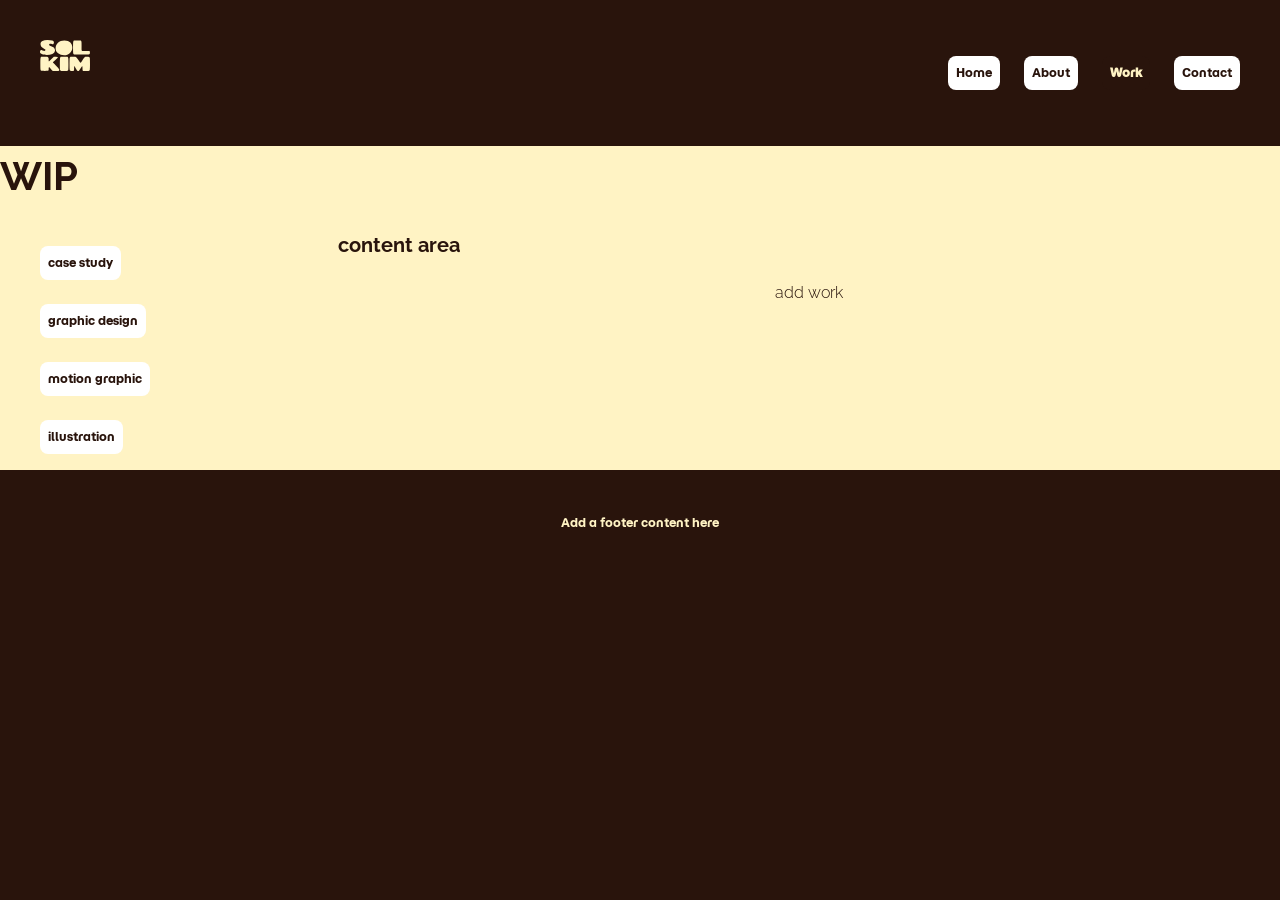
==== work.html @ 048ef515 "update css" ====
<!doctype html>
<html lang="en">
<head>
  <meta charset="utf-8">
  <meta name="viewport" content="width=device-width, initial-scale=1">
  <title>Sol Kim Portfolio Website</title>
  <link rel="stylesheet" href="styles.css">
</head>
<body>
  <header class="site-header">
<a href="index.html" aria-label="site-logo"> <img src="Image/Logo_SolKim_lt.svg" alt="site logo" width="50"></a>
    <nav aria-label="Main navigation">
      <ul class="nav-list">
        <li><a href="index.html" >Home</a></li>
        <li><a href="about.html">About</a></li>
        <li><a aria-current="page" href="#">Work</a></li>
        <li><a href="contact.html">Contact</a></li>
      </ul>
    </nav>
  </header>

  <main>
    <section class="page-header">
        <h1> WIP </h1>
    </section>

    <section class="work">
        <section class="work-list">
        <nav aria-label="work-list navigation">
            <ul class="work-list">
                <li><a href="#"> case study</a>
                <li><a href="#"> graphic design</a>
                <li><a href="#"> motion graphic</a>                
                <li><a href="#"> illustration</a>
        </section>
        <section class="work-content">
            <h2> content area </h2>
            <p> add work </p>
        </section>
    </sections>
</main>

  <footer class="site-footer">
    <p> Add a footer content here  </p>
  </footer>
</body>
</html>
---- styles.css ----
@import url('https://fonts.googleapis.com/css2?family=Momo+Trust+Display&family=Raleway:ital,wght@0,100..900;1,100..900&display=swap');


@layer reset, base, layout, components, utilities, overrides;

@layer reset {
  *,
  *::before,
  *::after {
    box-sizing: border-box;
  }

  body {
    margin: 0;
  }

  a {
  text-decoration: none;
  color: inherit;
  }
}

@layer base {
  :root {
    /* Add design tokens here. */
    /* colors */
    --color-primary: #ff4405;
    --color-text: #29140C;
    --color-background: #FFF3C4; 
    --color-white: #ffffff;


    /* type */
    --body-font: 'raleway', sans-serif; 
    --font-weight-light: 300;
    --font-weight-bold: 700;
    --accent-font: 'Momo Trust Display';

    --font-s: 0.75rem; /*  */ 
    --font-med: 1rem; /* p */
    --font-lg: 1.25rem; /* subtitle */
    --font-xlg: 2rem; /* title */
    --font-2xlg: 2.5rem; /* heading */ 


    /* spacing */ 
    --space-none: 0;
    --space-xs: 0.25rem; /* 4px */ 
    --space-s: 0.5rem; /* 8px */
    --space-med: 1rem;  /* 16px */
    --space-lg: 1.5rem; /* 24px */
    --space-xlg: 2.5rem;  /* 40px */
    
    /* shape */
    --radius-s: 8px; 
    --radius-lg: 16px;
    

    /* focus */
	  --box-shadow-s: 3px 3px 7px grey;
  }
    
    /* Any button over which the user's pointer is hovering */

  body {
    font-family: var(--body-font);
    font-weight: var(--font-weight-light);
    font-size: var(--font-med);
    line-height: 1.5;
    background-color: var(--color-text);
  }

  header{
    margin: var(--space-xlg);
  }

  main {
    background-color: var(--color-background);
    color: var(--color-text);    
  }

  p {
    margin: var(--space-none) auto var(--space-lg);
    text-align: center;
    padding: var(--space-xs) var(--space-xlg) var(--space-med);
  }

  .section {
    margin-inline: auto;
    margin-block: var(--space-none) var(--space-lg);
    padding: var(--space-s) var(--space-xlg);
    position: relative;
  }

  .hero {
    block-size: 50vh;
  }

  h1 {
    font-family: var(--body-font);
    font-size: clamp(var(--font-lg), 5vw, var(--font-2xlg));
    font-weight: var(--font-weight-bold);
    margin: var(--space-lg) var(--space-none);
  }

  h2 {
    margin-block-start: var(--space-none);
    font-size: var(--font-lg);
  }

  h3 {
    padding: var(--space-xs) var(--space-lg);
  }

  .wrapper {
    inline-size: calc(100%-var(--space-lg));
    margin-inline: auto;
  }
  footer {
    font-family: var(--accent-font);
    font-size: var(--font-s);
    margin: var(--space-none) auto;
    color: var(--color-background);
    background-color: var(--color-text);
    vertical-align: baseline;
    padding: var(--space-xlg);
  }
}

@layer layout {
  /* Add page-level layout and composition classes here. */
  header {
  display: grid;
  grid-template-columns: 2fr 1.5fr;
  }

  nav ul {
  display: flex;
  justify-content: flex-end;
  gap: var(--space-lg);
  list-style: none;
  }
  
  nav a {
	display: inline-block;
	padding: var(--space-s);
  background-color: var(--color-white); 
  border-radius:var(--radius-s);
  font-family: var(--accent-font);
  color: var(--color-text);
  font-size: var(--font-s);
  text-align:center;
  }

  .Featured-work-wrapper{
    max-width: 1200px;
    margin-inline: auto;    
  } 

  .card-list{
  display: grid; 
  grid-template-columns: repeat(auto-fit, minmax(150px, 1fr));
  gap: 4px;

  }

  .card-wrapper {
  container-type: inline-size;

  }

  .card{  
    /*Created a responsive square container with AI help*/
    display: grid;

    overflow: hidden;
    position:relative;
    margin:0;
    aspect-ratio: 1/1;
    }
  
  .card h3{
    position: absolute;
    margin: 0;
    top: 0;
    left: var(--space-s);
    padding:0;
  }

  .card p {
    visibility: hidden;  
  }
  .card a {
    display: block;
    aspect-ratio: 1/1;
  }
  .card img {
    width: 100%;
    height: 100%;
    margin: 0, auto;
    object-fit: cover;
    display: block;
  }

  .card .button{
    visibility: hidden;
  }

  .work {
  display: grid;
  grid-template-columns: 1fr 3fr;
  gap: var(--space-lg);
  list-style: none;  
  }
  .work ul {
  display: flex;
  flex-direction: column;
  gap: var(--space-lg);
  list-style: none;
  justify-items: flex-start;
  }

}

@layer components {
  /* Add reusable components such as buttons, cards, callouts, and forms here. */

  /* buttons */
  button {
    background-color: var(--color-white);
    font-size: var(--font-s);
    color: var(--color-text);
    bottom: var(--space-none);
    right: var(--space-none);
    padding: var(--space-s) var(--space-lg);
    margin: var(--space-lg) var(--space-s);
    font-family: var(--accent-font);
    border: 1px solid var(--color-primary);
    border-radius: var(--radius-lg);

  }


  /* cards */
  .card {
    background-color: var(--color-white);
    color: var(--color-text);
    border: 1px dashed var(--color-text);
    margin: var(--space-xs);

    border-radius: var(--radius-s);
  }

  /* callouts */

  .callout {
    border-radius: var(--radius-lg);
    background-color: var(--color-white);
  }

  /* forms */
  form {
    background-color: var(--color-white);
    color: var(--color-text);
    border: 3px solid var(--color-text);
    margin: var(--space-med) auto;
    padding: var(--space-med);
    position: relative;
    border-radius: var(--radius-s);
  }

  label {
  display: block;
  margin-block-start: var(--space-s);
  }

} 



@layer utilities {
/*  at least three purposeful utilities plus hover, focus-visible, current page, and one additional relevant state. */

  .visually-hidden {
    position: absolute;
    inline-size: 1px;
    block-size: 1px;
    overflow: hidden;
    clip: rect(0 0 0 0);
    white-space: nowrap;
    clip-path: inset(50%);
  }
  /*current page */
  nav [aria-current="page"]{
    color: var(--color-background);
    background-color: var(--color-text);
    font-weight: var(--font-weight-bold);
  }

  /* focus */
  textarea:focus-visible, input:focus-visible {
  outline: 2px dashed var(--color-text);
  border-radius: var(--radius-s);
  box-shadow: var(--box-shadow-s);
  }

  /* hover */
  main a:hover, button:hover {
  background-color: var(--color-background);
  color: var(--color-primary);
  }

  /* active */
  a:active, button:active {
  transform: scale(0.95);
  }


  
}

@layer overrides {
  /* Keep this layer small. Use it only for intentional exceptions. */

  .button {
  display: block;
  width: 100;
  justify-items: center;
  }

  .work a {
  margin: var(--space-none);
  }

}


@container (width > 250px) {
  .card {
    display: flex;    
    flex-direction: column;
    aspect-ratio: auto;
  }
  .card h3{
    position: static;
    padding: 0 var(--space-s);
  }

  .card a {
  width: 100%;
  }
  .card img {
    padding: var(--space-xs);
    border-radius: var(--radius-s);
    aspect-ratio: 1/1;
  } 
   
  .card p{
  visibility: visible;  
  display: block;
  margin: 0;
  }
}
@container (width > 350px) {
  .card {
    display: grid;
    grid-template-columns: 1fr 1fr;
    grid-template-areas:
      "title title"
      "img   text"
      "img   btn";
    grid-template-rows: auto 1fr auto;
    gap: var(--space-s);
    aspect-ratio: auto; 
  }

  .card h3 {
    grid-area: title;
    position: static;
  }

  .card a {
    grid-area: img;
    align-self: start;
    padding: 0 var(--space-s) var(--space-s);
  }

  .card p {
    grid-area: text;
    display: block;
    visibility: visible;
    margin: 0;
    padding: 0;
    text-align: left; 
  }

  .card .button {
    grid-area: btn;
    display: block;
    visibility: visible;
    justify-self: end;
    margin: var(--space-med);
  }
}


@media (width > 600px) {
      /*medium screens, .card-grid needs at least 650px+margin to maintain its layout.*/
  .card-list {
    display: grid;
    grid-template-columns: repeat(3, minmax(200px, 1fr));
  }
  .button{
    visibility: visible;
  }
  
}

@media (width > 950px) {
  .card-list {
    display: grid;
    grid-template-columns: repeat(2, minmax(200px, 1fr));
  }
  .button{
    visibility: visible;
  }
  
}

@media print {
  /* Add print improvements here. */
  .header,
  .footer,
  .nav {
    display: none;
    
  }
  body {
    background-color: white;
    color: #000000;
  }
}
/*Requirements 4 : Include a simple fallback or note explaining why the default remains usable.*/
  @supports not (container-type: inline-size) {
    @media (width > 1150px) {
      .card {
      display: grid;    
      grid-template-columns: 1fr 2fr;
      grid-template-rows: 2fr 0.5fr;
      }
    }
  }
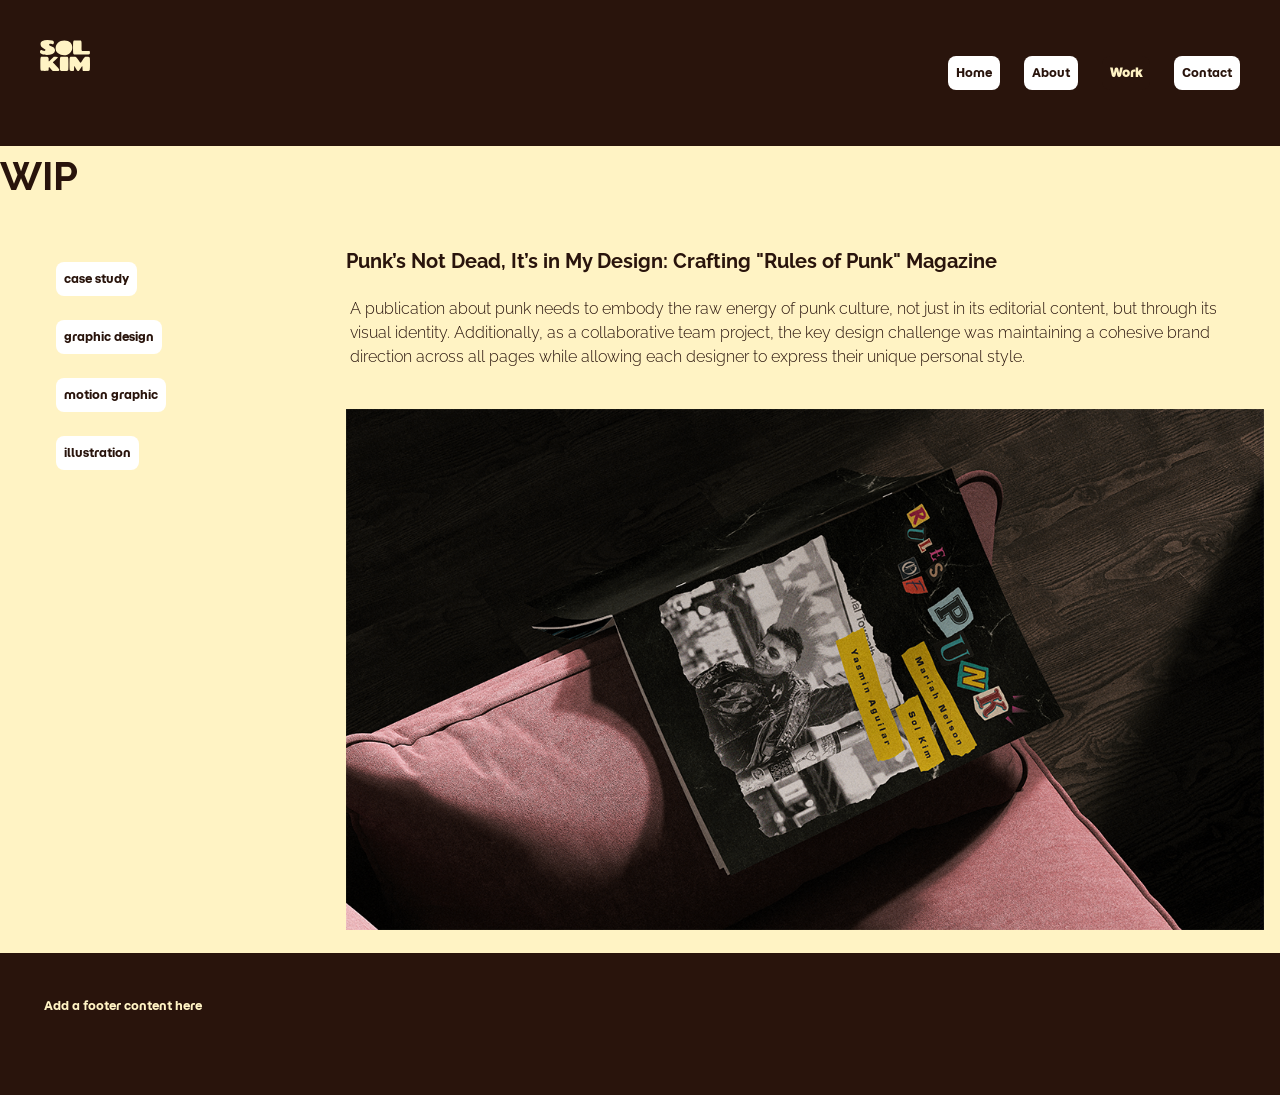
==== commit 42680c7d: "add images" ====
--- a/work.html
+++ b/work.html
@@ -25,20 +25,37 @@
     </section>
 
     <section class="work">
-        <section class="work-list">
+      <section class="work-list">
         <nav aria-label="work-list navigation">
             <ul class="work-list">
                 <li><a href="#"> case study</a>
                 <li><a href="#"> graphic design</a>
                 <li><a href="#"> motion graphic</a>                
                 <li><a href="#"> illustration</a>
-        </section>
-        <section class="work-content">
-            <h2> content area </h2>
-            <p> add work </p>
-        </section>
+            </ul>
+        </nav>          
+      </section>    
+      <section class="work-content-wrapper">
+        <div class="post-list">
+          <article class="post">
+            <h2>Punk’s Not Dead, It’s in My Design: Crafting "Rules of Punk" Magazine</h2>
+            <p>A publication about punk needs to embody the raw energy of punk culture, not just in its editorial content, but through its visual identity. Additionally, as a collaborative team project, the key design challenge was maintaining a cohesive brand direction across all pages while allowing each designer to express their unique personal style.</p>
+            <picture>
+              <source media="(width < 600px)"srcset="Image/Mockup-Punk-Cover1_600px.webp"/> 
+              <source media="(width >= 600px)"srcset="Image/Mockup-Punk-Cover1_1200px.webp"/>               
+              <img src ="Image/Mockup-Punk-Cover1_1200px.webp" alt="Open book spread mockup with a punk-style layout featuring torn paper collage and vivid color ">
+            </picture>
+          </article>
+
+
+        </div>
+      </section>
     </sections>
 </main>
+
+
+
+
 
   <footer class="site-footer">
     <p> Add a footer content here  </p>
--- a/styles.css
+++ b/styles.css
@@ -34,7 +34,7 @@
     --body-font: 'raleway', sans-serif; 
     --font-weight-light: 300;
     --font-weight-bold: 700;
-    --accent-font: 'Momo Trust Display';
+    --accent-font: 'Momo Trust Display', 'sans-serif';
 
     --font-s: 0.75rem; /*  */ 
     --font-med: 1rem; /* p */
@@ -81,8 +81,8 @@
 
   p {
     margin: var(--space-none) auto var(--space-lg);
-    text-align: center;
-    padding: var(--space-xs) var(--space-xlg) var(--space-med);
+    text-align: left;
+    padding: var(--space-xs) var(--space-xs) var(--space-med);
   }
 
   .section {
@@ -157,6 +157,7 @@
     margin-inline: auto;    
   } 
 
+
   .card-list{
   display: grid; 
   grid-template-columns: repeat(auto-fit, minmax(150px, 1fr));
@@ -168,7 +169,9 @@
   container-type: inline-size;
 
   }
-
+  img{
+    max-inline-size: 100%;
+  }
   .card{  
     /*Created a responsive square container with AI help*/
     display: grid;
@@ -208,10 +211,13 @@
 
   .work {
   display: grid;
-  grid-template-columns: 1fr 3fr;
+  grid-template-columns: 1fr ;
   gap: var(--space-lg);
   list-style: none;  
-  }
+  padding: var(--space-med);
+  }
+
+
   .work ul {
   display: flex;
   flex-direction: column;
@@ -390,7 +396,7 @@
     display: block;
     visibility: visible;
     margin: 0;
-    padding: 0;
+    padding: 0 var(--space-xs);
     text-align: left; 
   }
 
@@ -413,10 +419,13 @@
   .button{
     visibility: visible;
   }
+  .work {
+  grid-template-columns: 1fr 3fr;
+  }
   
 }
 
-@media (width > 950px) {
+@media (width > 920px) {
   .card-list {
     display: grid;
     grid-template-columns: repeat(2, minmax(200px, 1fr));
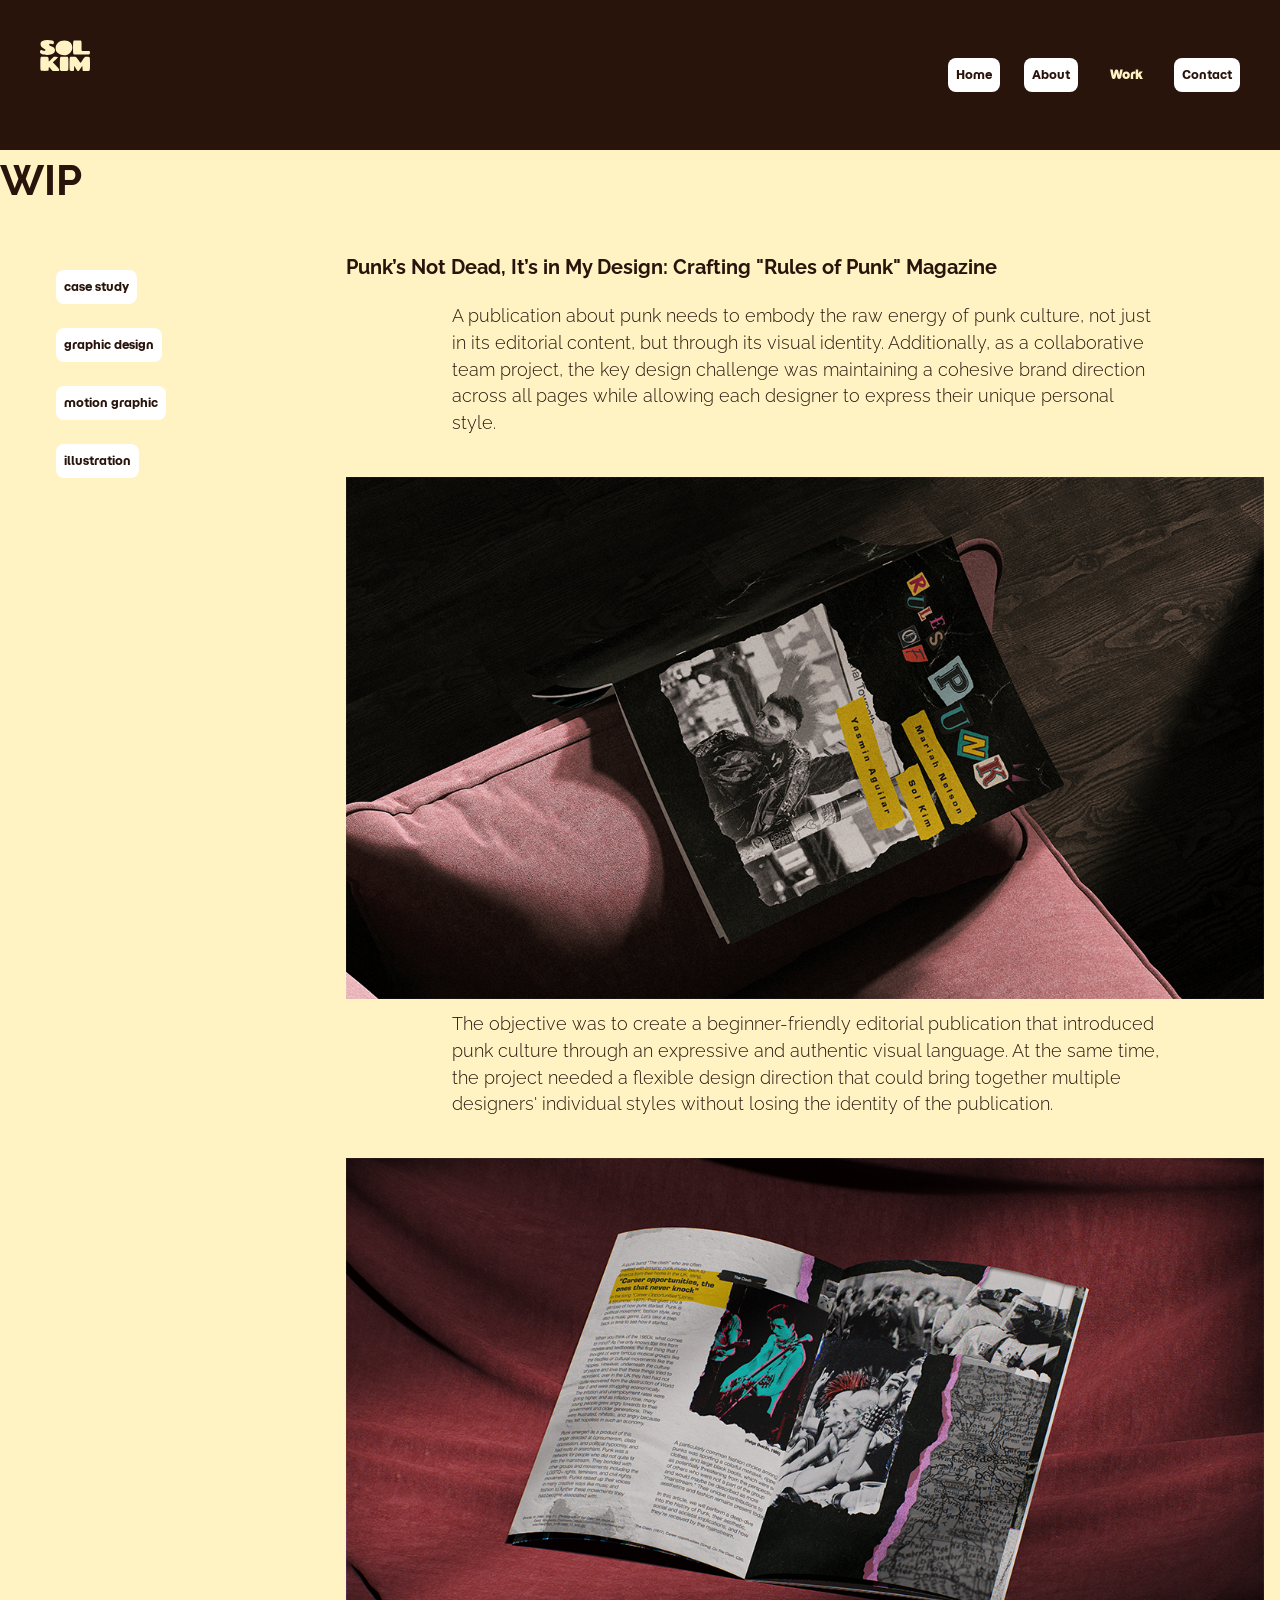
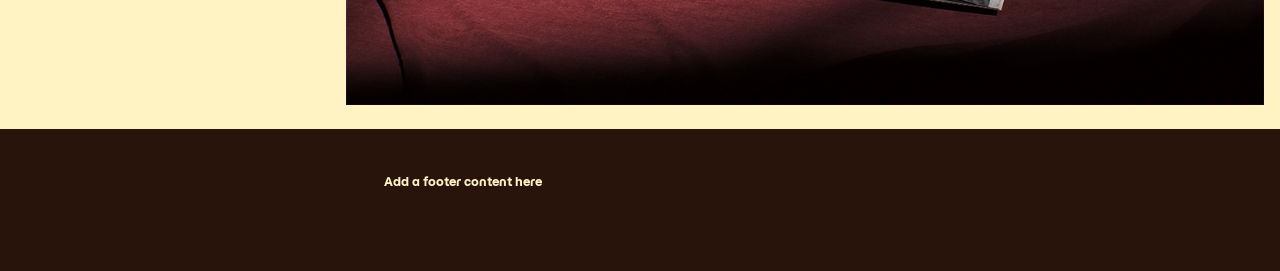
==== commit 38d0c67d: "updated CSS" ====
--- a/work.html
+++ b/work.html
@@ -43,8 +43,13 @@
             <picture>
               <source media="(width < 600px)"srcset="Image/Mockup-Punk-Cover1_600px.webp"/> 
               <source media="(width >= 600px)"srcset="Image/Mockup-Punk-Cover1_1200px.webp"/>               
-              <img src ="Image/Mockup-Punk-Cover1_1200px.webp" alt="Open book spread mockup with a punk-style layout featuring torn paper collage and vivid color ">
+              <img src ="Image/Mockup-Punk-Cover1_1200px.webp" alt="Book Cover mockup with a punk-style layout featuring torn paper collage and vivid color ">
             </picture>
+            <p>The objective was to create a beginner-friendly editorial publication that introduced punk culture through an expressive and authentic visual language. At the same time, the project needed a flexible design direction that could bring together multiple designers' individual styles without losing the identity of the publication. </p>
+            <img srcset="Image/Mockup-Punk-Openbook1_400px.webp 480w, Image/Mockup-Punk-Openbook1_1200px.webp 800w"
+            sizes="(width <= 600px) 480px,1200px"
+            src="Image/Mockup-Punk-Openbook1_1200px.webp"
+            alt="Open book mockup with a punk-style layout featuring torn paper collage and vivid color" />
           </article>
 
 
--- a/styles.css
+++ b/styles.css
@@ -35,13 +35,16 @@
     --font-weight-light: 300;
     --font-weight-bold: 700;
     --accent-font: 'Momo Trust Display', 'sans-serif';
+    
 
     --font-s: 0.75rem; /*  */ 
     --font-med: 1rem; /* p */
     --font-lg: 1.25rem; /* subtitle */
     --font-xlg: 2rem; /* title */
     --font-2xlg: 2.5rem; /* heading */ 
-
+    --step-0: clamp(1rem, .96rem + .2vw, 1.125rem);
+    --step-3: clamp(1.75rem, 1.4rem + 1.5vw, 2.75rem);
+    --measure: 68ch;
 
     /* spacing */ 
     --space-none: 0;
@@ -65,9 +68,10 @@
   body {
     font-family: var(--body-font);
     font-weight: var(--font-weight-light);
-    font-size: var(--font-med);
+    font-size: var(--step-0);
     line-height: 1.5;
     background-color: var(--color-text);
+
   }
 
   header{
@@ -83,6 +87,7 @@
     margin: var(--space-none) auto var(--space-lg);
     text-align: left;
     padding: var(--space-xs) var(--space-xs) var(--space-med);
+    max-inline-size: 65ch;
   }
 
   .section {
@@ -98,7 +103,7 @@
 
   h1 {
     font-family: var(--body-font);
-    font-size: clamp(var(--font-lg), 5vw, var(--font-2xlg));
+    font-size: var(--step-3);
     font-weight: var(--font-weight-bold);
     margin: var(--space-lg) var(--space-none);
   }
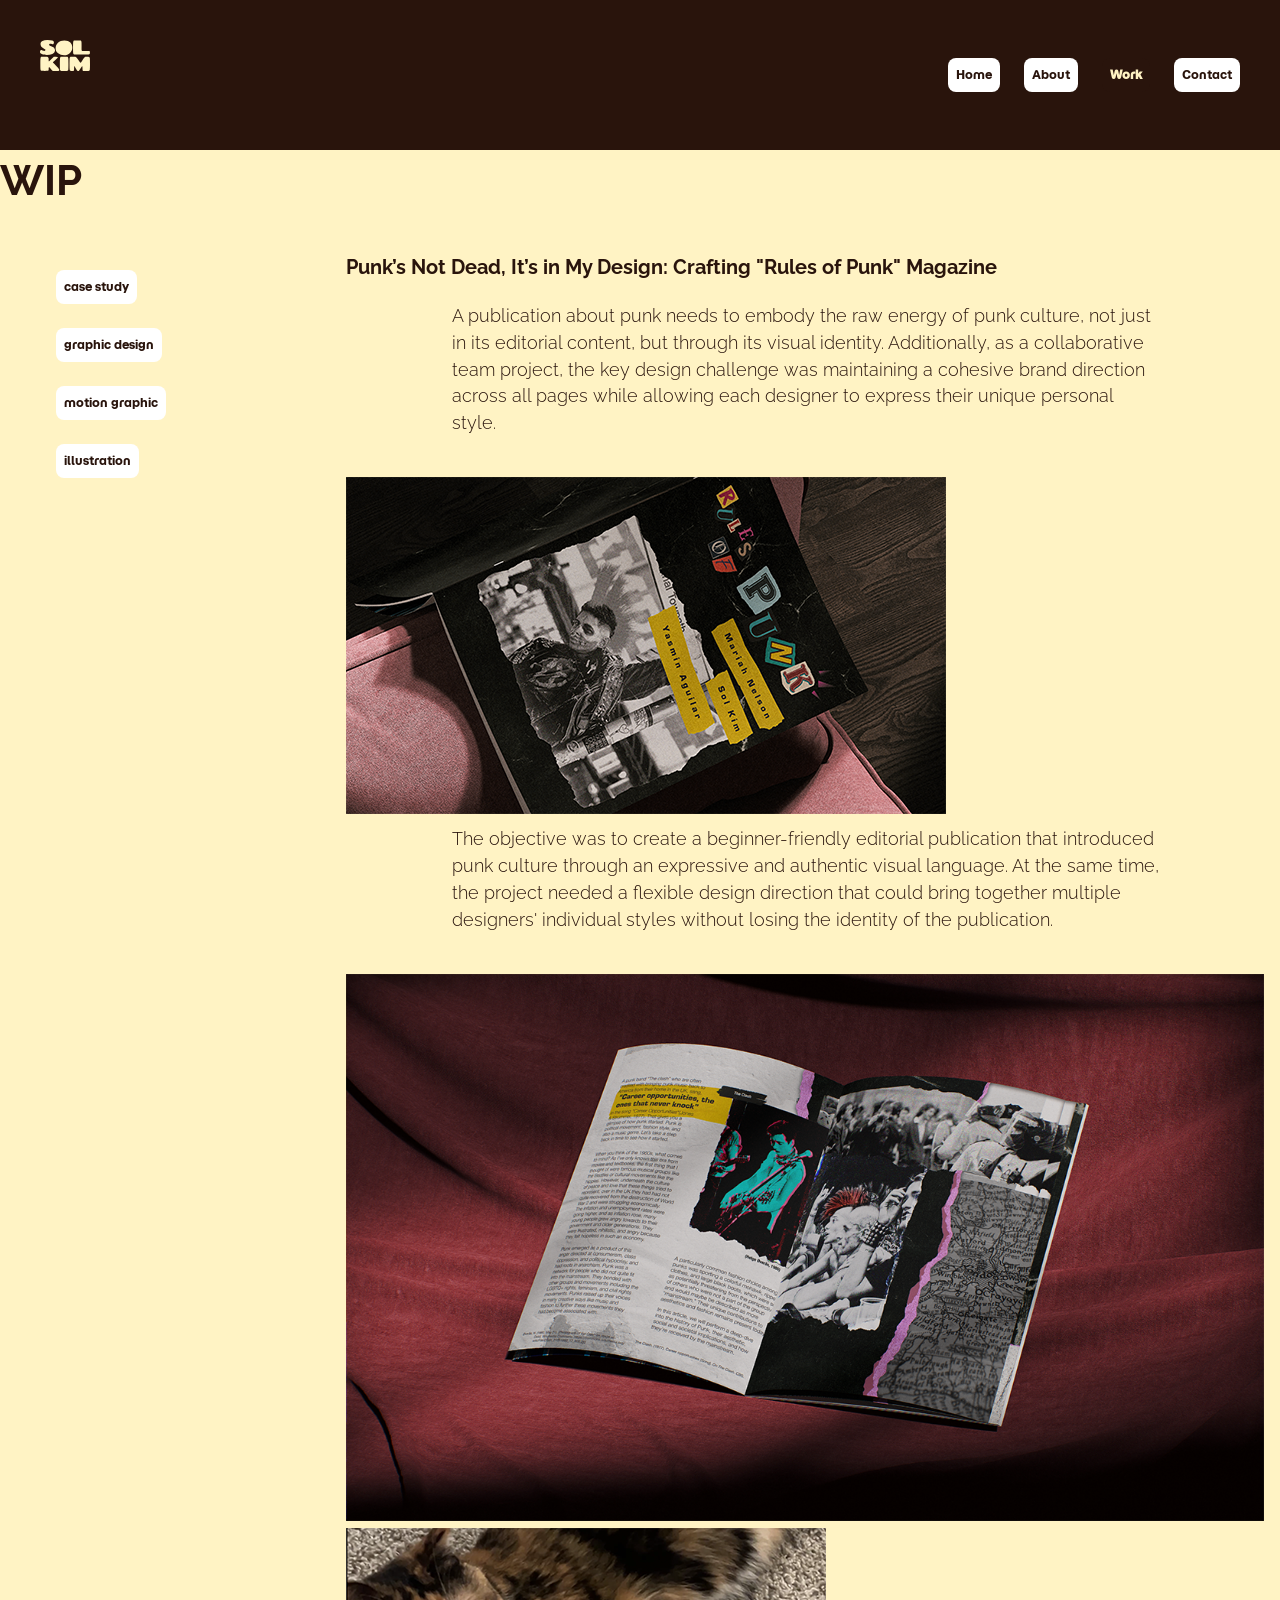
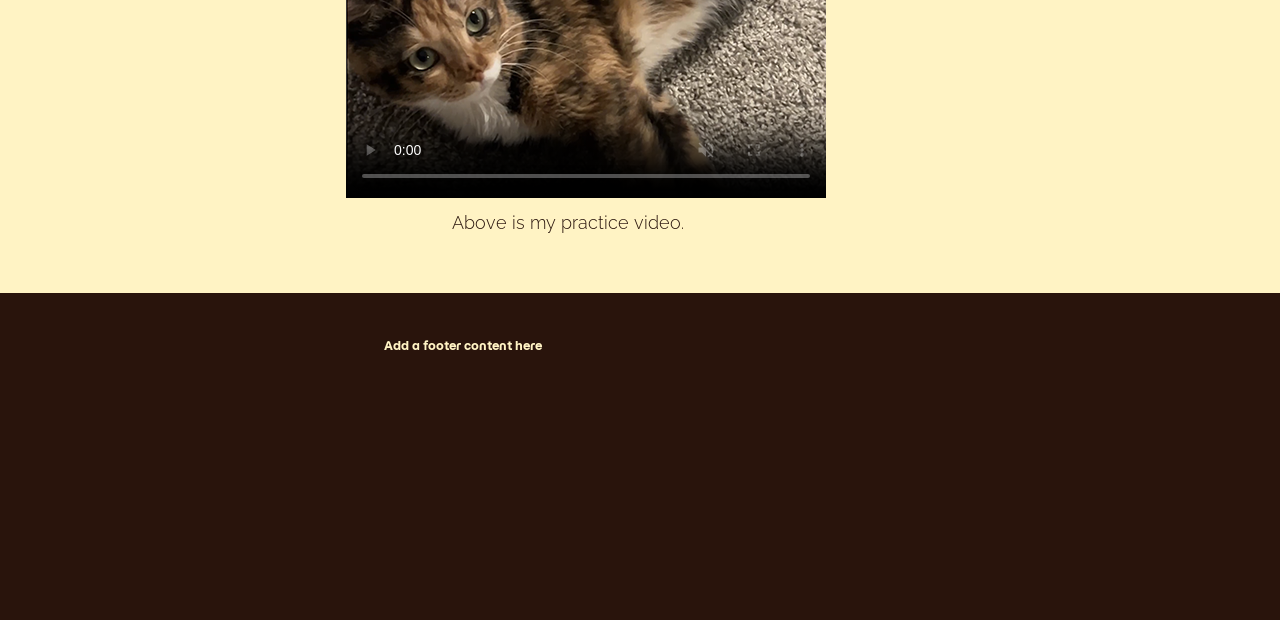
==== commit 61179bdf: "Add video" ====
--- a/work.html
+++ b/work.html
@@ -51,8 +51,28 @@
             src="Image/Mockup-Punk-Openbook1_1200px.webp"
             alt="Open book mockup with a punk-style layout featuring torn paper collage and vivid color" />
           </article>
-
-
+          
+          <video class ="practice-video"
+          controls
+          width="480"
+          height="270"
+          autoplay
+          loop
+          muted
+          preload="auto"
+          poster="Image/Poster-practice-Expert-Meower.png">
+          <source src="Image/Video-practice-Expert-Meower.mp4" type="video/mp4" />
+          <p>
+            Your browser doesn't support this video. Here is a
+            <a href="Image/Video-practice-Expert-Meower.mp4">link to the video</a> instead.
+          </p>
+        </video>
+        <img class="practice-poster"
+        src="Image/Poster-practice-Expert-Meower.png"
+        width="480"
+        height="270"
+        alt="Static poster image for reduced motion">
+        <p>Above is my practice video.</p>
         </div>
       </section>
     </sections>
--- a/styles.css
+++ b/styles.css
@@ -121,6 +121,11 @@
     inline-size: calc(100%-var(--space-lg));
     margin-inline: auto;
   }
+
+  .practice-poster{
+    display: none;
+  }
+
   footer {
     font-family: var(--accent-font);
     font-size: var(--font-s);
@@ -309,7 +314,7 @@
   }
 
   /* focus */
-  textarea:focus-visible, input:focus-visible {
+  video:focus-visible textarea:focus-visible, input:focus-visible {
   outline: 2px dashed var(--color-text);
   border-radius: var(--radius-s);
   box-shadow: var(--box-shadow-s);
@@ -464,3 +469,11 @@
       }
     }
   }
+    @media (prefers-reduced-motion: reduce) {
+    .practice-video{
+    display: none;
+    }
+    .practice-poster{
+      display: block;
+    }
+  }
